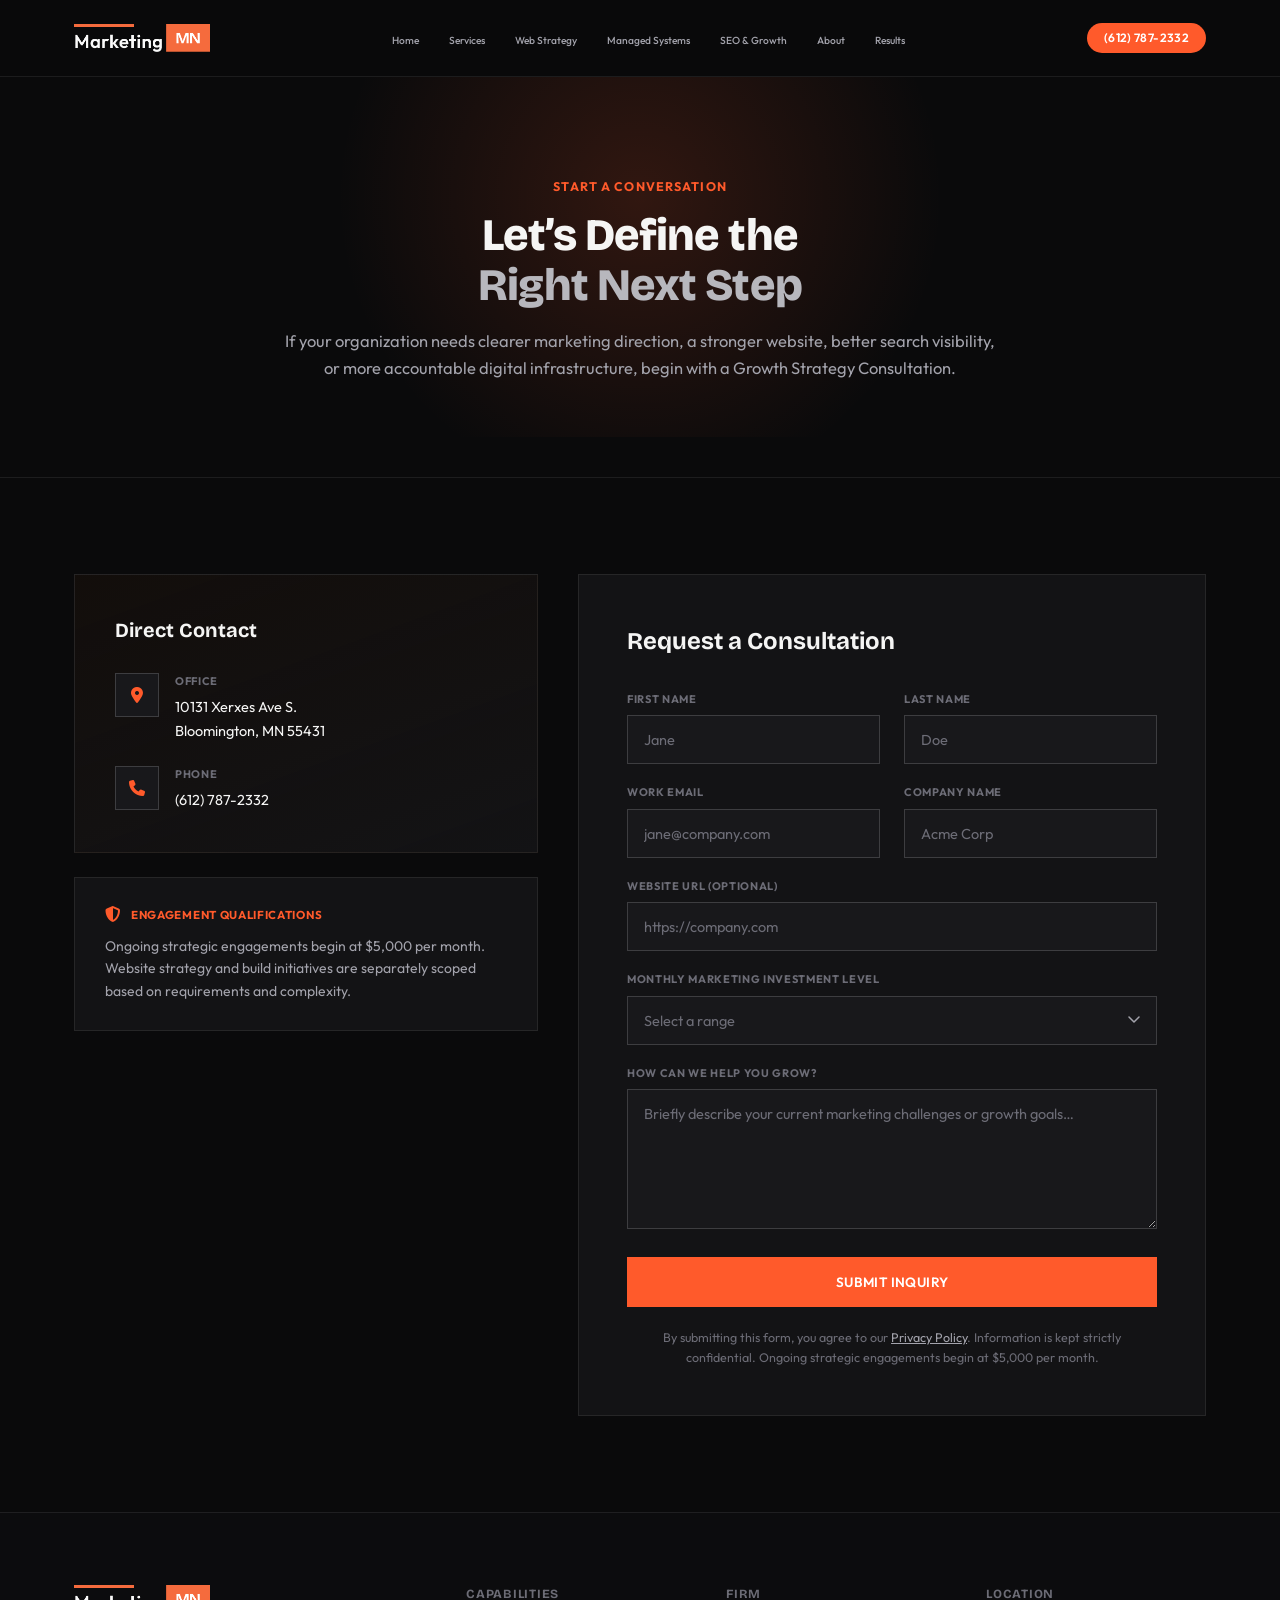
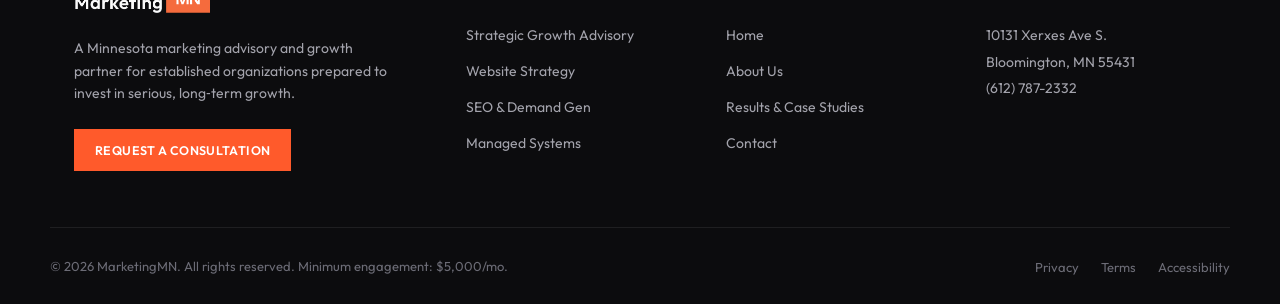
==== contact/index.html @ f206dc5b "Add static HTML version of marketingmn.com Generated from the PHP site (shared head/header/footer in" ====
<!DOCTYPE html>
<html lang="en">
<head>
  <title>Request a Consultation | MarketingMN | Let&#39;s Define the Right Next Step</title>
      <meta charset="UTF-8">
  <meta name="viewport" content="width=device-width, initial-scale=1.0">
  <link rel="apple-touch-icon" sizes="180x180" href="/apple-touch-icon.png">
<link rel="icon" type="image/png" sizes="32x32" href="/favicon-32x32.png">
<link rel="icon" type="image/png" sizes="16x16" href="/favicon-16x16.png">
<link rel="manifest" href="/site.webmanifest">
  <link rel="preconnect" href="https://fonts.googleapis.com">
  <link rel="preconnect" href="https://fonts.gstatic.com" crossorigin>
  <link href="https://fonts.googleapis.com/css2?family=Bricolage+Grotesque:opsz,wght@12..96,400..800&family=Outfit:wght@400;500;600;700;800&display=swap" rel="stylesheet">

  <link rel="stylesheet" href="https://cdnjs.cloudflare.com/ajax/libs/font-awesome/6.5.1/css/all.min.css" integrity="sha512-DTOQO9RWCH3ppGqcWaEA1BIZOC6xxalwEsw9c2QQeAIftl+Vegovlnee1c9QX4TctnWMn13TZye+giMm8e2LwA==" crossorigin="anonymous" referrerpolicy="no-referrer">

  <link rel="stylesheet" href="/assets/css/style.css">
  <meta name="robots" content="follow, index, max-snippet:-1, max-video-preview:-1, max-image-preview:large"/>
<script async src="https://www.googletagmanager.com/gtag/js?id=G-FC7THES9DJ"></script>
<script>
  window.dataLayer = window.dataLayer || [];
  function gtag(){dataLayer.push(arguments);}
  gtag('js', new Date());

  gtag('config', 'G-FC7THES9DJ');
</script>
</head>
<body>
  <header class="site-header">
  <div class="container header-inner">
    <a href="/" class="logo" aria-label="MarketingMN home">
      <img src="/assets/images/MarketingMN-Logo-White.png" alt="MarketingMN" class="logo-img">
    </a>

    <nav class="main-nav" id="main-nav" aria-label="Primary">
      <ul>
        <li><a href="/" class="nav-link">Home</a></li>
        <li><a href="/services/" class="nav-link">Services</a></li>
        <li><a href="/web-strategy/" class="nav-link">Web Strategy</a></li>
        <li><a href="/managed-systems/" class="nav-link">Managed Systems</a></li>
        <li><a href="/seo-growth/" class="nav-link">SEO &amp; Growth</a></li>
        <li><a href="/about/" class="nav-link">About</a></li>
        <li><a href="/results/" class="nav-link">Results</a></li>
      </ul>
    </nav>

    <a href="tel:6127872332" class="btn btn-primary btn-sm header-cta">(612) 787-2332</a>

    <button class="nav-toggle" id="nav-toggle" aria-expanded="false" aria-controls="main-nav" aria-label="Toggle navigation menu">
      <i class="fa-solid fa-bars" aria-hidden="true"></i>
    </button>
  </div>
</header>

  <main>
    <!-- HERO -->
    <section class="page-hero">
      <div class="container">
        <div class="page-hero-inner">
          <p class="eyebrow">Start a Conversation</p>
          <h1>Let&rsquo;s Define the<br><span class="line-dim">Right Next Step</span></h1>
          <p class="lede">If your organization needs clearer marketing direction, a stronger website, better search visibility, or more accountable digital infrastructure, begin with a Growth Strategy Consultation.</p>
        </div>
      </div>
    </section>

    <!-- CONTACT + FORM -->
    <section class="section" id="consultation">
      <div class="container contact-grid">

        <div>
          <div class="contact-card">
            <h3>Direct Contact</h3>

            <div class="contact-item">
              <span class="contact-icon"><i class="fa-solid fa-location-dot"></i></span>
              <div>
                <p class="contact-label">Office</p>
                <p class="contact-value">10131 Xerxes Ave S.<br>Bloomington, MN 55431</p>
              </div>
            </div>

           <div class="contact-item">
              <span class="contact-icon"><i class="fa-solid fa-phone"></i></span>
              <div>
                <p class="contact-label">Phone</p>
                <p class="contact-value">(612) 787-2332</p>
              </div>
            </div>

            <!-- <div class="contact-item">
              <span class="contact-icon"><i class="fa-solid fa-envelope"></i></span>
              <div>
                <p class="contact-label">Email</p>
                <p class="contact-value">[Email Address]</p>
              </div>
            </div> -->
          </div>

          <div class="qualifications-card">
            <div class="qual-header">
              <i class="fa-solid fa-shield-halved"></i>
              <span class="qual-label">Engagement Qualifications</span>
            </div>
            <p>Ongoing strategic engagements begin at $5,000 per month. Website strategy and build initiatives are separately scoped based on requirements and complexity.</p>
          </div>
        </div>

        <div class="form-card">
          <h3>Request a Consultation</h3>

          <form id="consultation-form" novalidate>
            <div class="form-grid">
              <div class="form-field">
                <label for="first-name">First Name</label>
                <input type="text" id="first-name" name="first_name" placeholder="Jane" required>
              </div>
              <div class="form-field">
                <label for="last-name">Last Name</label>
                <input type="text" id="last-name" name="last_name" placeholder="Doe" required>
              </div>

              <div class="form-field">
                <label for="work-email">Work Email</label>
                <input type="email" id="work-email" name="work_email" placeholder="jane@company.com" required>
              </div>
              <div class="form-field">
                <label for="company-name">Company Name</label>
                <input type="text" id="company-name" name="company_name" placeholder="Acme Corp" required>
              </div>

              <div class="form-field form-field--full">
                <label for="website-url">Website URL (Optional)</label>
                <input type="url" id="website-url" name="website_url" placeholder="https://company.com">
              </div>

              <div class="form-field form-field--full">
                <label for="investment-level">Monthly Marketing Investment Level</label>
                <select id="investment-level" name="investment_level" required>
                  <option value="" disabled selected>Select a range</option>
                  <option value="5000-10000">$5,000 &ndash; $10,000 / month</option>
                  <option value="10000-20000">$10,000 &ndash; $20,000 / month</option>
                  <option value="20000-plus">$20,000+ / month</option>
                  <option value="not-sure">Not sure yet</option>
                </select>
              </div>

              <div class="form-field form-field--full">
                <label for="growth-goals">How Can We Help You Grow?</label>
                <textarea id="growth-goals" name="growth_goals" placeholder="Briefly describe your current marketing challenges or growth goals&hellip;" required></textarea>
              </div>
            </div>

            <button type="submit" class="btn btn-primary form-submit">Submit Inquiry</button>
          </form>

          <p class="form-fineprint">By submitting this form, you agree to our <a href="/privacy/">Privacy Policy</a>. Information is kept strictly confidential. Ongoing strategic engagements begin at $5,000 per month.</p>
        </div>

      </div>
    </section>
  </main>

  <footer class="site-footer">
  <div class="container footer-top">
    <div class="footer-brand">
      <a href="/" class="logo" aria-label="MarketingMN home">
        <img src="/assets/images/MarketingMN-Logo-White.png" alt="MarketingMN" class="logo-img">
      </a>
      <p class="footer-tagline">A Minnesota marketing advisory and growth partner for established organizations prepared to invest in serious, long&#8209;term growth.</p>
      <a href="/contact/" class="btn btn-primary btn-sm">Request a Consultation</a>
    </div>

    <div class="footer-col">
      <h3 class="footer-heading">Capabilities</h3>
      <ul class="footer-links">
        <li><a href="/web-strategy/">Strategic Growth Advisory</a></li>
        <li><a href="/web-strategy/">Website Strategy</a></li>
        <li><a href="/seo-growth/">SEO &amp; Demand Gen</a></li>
        <li><a href="/managed-systems/">Managed Systems</a></li>
      </ul>
    </div>

    <div class="footer-col">
      <h3 class="footer-heading">Firm</h3>
      <ul class="footer-links">
        <li><a href="/about/">Home</a></li>
        <li><a href="/about/">About Us</a></li>
        <li><a href="/results/">Results &amp; Case Studies</a></li>
        <li><a href="/contact/">Contact</a></li>
      </ul>
    </div>

    <div class="footer-col">
      <h3 class="footer-heading">Location</h3>
      <address class="footer-address">
        10131 Xerxes Ave S. <br>
        Bloomington, MN 55431<br/>
        (612) 787-2332<br>
        <!--[Email Address] -->
      </address>
    </div>
  </div>

  <div class="container footer-bottom">
    <p>&copy; <span class="js-year">2026</span> MarketingMN. All rights reserved. Minimum engagement: $5,000/mo.</p>
    <ul class="footer-legal">
      <li><a href="/privacy/">Privacy</a></li>
      <li><a href="/terms/">Terms</a></li>
      <li><a href="/accessibility/">Accessibility</a></li>
    </ul>
  </div>
</footer>

<script src="/assets/js/main.js"></script>
<script>document.querySelectorAll(".js-year").forEach(function(e){e.textContent=new Date().getFullYear();});</script>
</body>
</html>
---- assets/css/style.css ----
/* ==========================================================================
   MarketingMN — Design tokens
   ========================================================================== */
:root {
  --bg: #0a0a0b;
  --bg-alt: #0c0c0e;
  --surface: #131315;
  --surface-2: #18181b;
  --border: rgba(255, 255, 255, 0.08);
  --border-strong: rgba(255, 255, 255, 0.16);
  --text: #f5f5f4;
  --text-dim: #b7b7bd;
  --text-muted: #a3a3ac;
  --text-faint: #6c6c76;
  --accent: #ff5a2b;
  --accent-dark: #e0491d;
  --accent-soft: rgba(255, 90, 43, 0.12);
  --green: #22c55e;
  --radius-sm: 8px;
  --radius-md: 14px;
  --radius-lg: 22px;
  --container: 1180px;
  --font: 'Outfit', -apple-system, BlinkMacSystemFont, 'Segoe UI', sans-serif;
  --font-heading: 'Bricolage Grotesque', -apple-system, BlinkMacSystemFont, 'Segoe UI', sans-serif;
  --shadow-lg: 0 30px 80px -30px rgba(0, 0, 0, 0.6);
}

/* ==========================================================================
   Reset
   ========================================================================== */
*, *::before, *::after { box-sizing: border-box; }
html { scroll-behavior: smooth; }
body {
  margin: 0;
  font-family: var(--font);
  background: var(--bg);
  color: var(--text);
  line-height: 1.5;
  font-weight: 400;
  -webkit-font-smoothing: antialiased;
}
img { max-width: 100%; display: block; }
a { color: inherit; text-decoration: none; }
ul { list-style: none; margin: 0; padding: 0; }
h1, h2, h3, h4, p { margin: 0; }
h1, h2, h3, h4 { font-family: var(--font-heading); }
button { font-family: inherit; }

:focus-visible {
  outline: 2px solid var(--accent);
  outline-offset: 3px;
}

@media (prefers-reduced-motion: reduce) {
  *, *::before, *::after {
    animation-duration: 0.01ms !important;
    animation-iteration-count: 1 !important;
    transition-duration: 0.01ms !important;
    scroll-behavior: auto !important;
  }
}

.container {
  max-width: var(--container);
  margin: 0 auto;
  padding: 0 24px;
}

.eyebrow {
  display: inline-block;
  font-size: 12.5px;
  font-weight: 700;
  letter-spacing: 0.09em;
  text-transform: uppercase;
  color: var(--accent);
  margin-bottom: 14px;
}

.section {
  position: relative;
  padding: 96px 0;
  border-top: 1px solid var(--border);
}
#capabilities-list { border-top: none; }

.section--tight { padding: 72px 0; }

.section-head {
  max-width: 640px;
  margin-bottom: 48px;
}
.section-head--center { max-width: 620px; margin-left: auto; margin-right: auto; text-align: center; }

h2 {
  font-size: clamp(28px, 3.4vw, 40px);
  font-weight: 700;
  letter-spacing: -0.01em;
  line-height: 1.15;
}

.accent-text { color: var(--accent); }
.line-accent { color: var(--accent); }

.lede {
  color: var(--text-muted);
  font-size: 16.5px;
  line-height: 1.65;
  margin-top: 16px;
}

/* ==========================================================================
   Buttons
   ========================================================================== */
.btn {
  display: inline-flex;
  align-items: center;
  justify-content: center;
  gap: 8px;
  padding: 15px 26px;
  border-radius: var(--radius-sm);
  font-weight: 600;
  font-size: 13.5px;
  letter-spacing: 0.03em;
  text-transform: uppercase;
  border: 1px solid transparent;
  cursor: pointer;
  transition: background-color 0.18s ease, border-color 0.18s ease, color 0.18s ease;
  white-space: nowrap;
}
.btn-primary {
  background: var(--accent);
  color: #fff;
}
.btn-primary:hover { background: var(--accent-dark); }
.btn-outline {
  background: transparent;
  color: var(--text);
  border-color: var(--border-strong);
}
.btn-outline:hover { border-color: var(--accent); color: var(--accent); }
.btn-sm { padding: 11px 20px; font-size: 12.5px; }
.btn-link {
  display: inline-flex;
  align-items: center;
  gap: 8px;
  color: var(--accent);
  font-weight: 700;
  font-size: 13px;
  letter-spacing: 0.03em;
  text-transform: uppercase;
}
.btn-link i, .btn-link img { transition: transform 0.18s ease; }
.btn-link:hover i, .btn-link:hover img { transform: translateX(3px); }

/* ==========================================================================
   Header
   ========================================================================== */
.site-header {
  position: sticky;
  top: 0;
  z-index: 100;
  background: rgba(10, 10, 11, 0.85);
  backdrop-filter: blur(10px);
  border-bottom: 1px solid var(--border);
}
.header-inner {
  display: flex;
  align-items: center;
  justify-content: space-between;
  height: 76px;
  gap: 20px;
}
.logo {
  font-size: 18px;
  font-weight: 700;
  letter-spacing: -0.01em;
  display: inline-flex;
  align-items: center;
  gap: 6px;
  flex-shrink: 0;
}
.logo-img {
  height: 28px;
  width: auto;
  display: block;
}
.logo-badge {
  background: var(--accent);
  color: #fff;
  font-size: 12px;
  font-weight: 800;
  letter-spacing: 0.02em;
  padding: 3px 7px;
  border-radius: 5px;
}
.main-nav ul {
  display: flex;
  align-items: center;
  gap: 30px;
}
.nav-link {
  font-size: 0.8vw;
  font-weight: 500;
  color: var(--text-muted);
  transition: color 0.15s ease;
  position: relative;
  padding-bottom: 4px;
}
.nav-link:hover { color: var(--text); }
.nav-link.active { color: var(--text); }
.nav-link.active::after {
  content: "";
  position: absolute;
  left: 0; right: 0; bottom: -27px;
  height: 2px;
  background: var(--accent);
}
.header-cta {
  flex-shrink: 0;
  padding: 5px 16px;
  font-size: 12px;
  border-radius: 100px !important;
}
.nav-toggle {
  display: none;
  background: none;
  border: 1px solid var(--border-strong);
  color: var(--text);
  width: 42px;
  height: 42px;
  border-radius: var(--radius-sm);
  align-items: center;
  justify-content: center;
  font-size: 18px;
  cursor: pointer;
}

/* ==========================================================================
   Hero — left-aligned per mockup
   ========================================================================== */
.hero {
  position: relative;
  padding: 96px 0;
  overflow: hidden;
  border-top: none;
  text-align: left;
}
.hero::before {
  content: "";
  position: absolute;
  top: -20%;
  right: -10%;
  width: 640px;
  height: 640px;
  background: radial-gradient(circle, rgba(255, 90, 43, 0.16) 0%, rgba(255, 90, 43, 0) 70%);
  pointer-events: none;
}
.hero-inner {
  position: relative;
  max-width: 920px;
  text-align: left;
}
.hero h1 {
  font-size: clamp(38px, 5.2vw, 50px);
  font-weight: 800;
  line-height: 1.08;
  letter-spacing: -0.02em;
  text-align: left;
}
.hero h1 .line-dim { color: var(--text-dim); display: block; }
.hero p.lede { max-width: 600px; font-size: 17.5px; text-align: left; }
.hero-actions {
  display: flex;
  flex-wrap: wrap;
  justify-content: flex-start;
  align-items: center;
  gap: 14px;
  margin-top: 32px;
}
.hero-fineprint {
  margin-top: 28px;
  font-size: 12.5px;
  letter-spacing: 0.06em;
  text-transform: uppercase;
  color: var(--text-faint);
  font-weight: 600;
  text-align: left;
}
.hero-fineprint .dot { color: var(--accent); margin: 0 8px; }

/* ==========================================================================
   Omnichannel panel
   ========================================================================== */
.panel {
  position: relative;
  background: var(--surface);
  border: 1px solid var(--border);
  border-radius: var(--radius-lg);
  padding: 44px;
  margin-top: 56px;
}
#omnichannel {
  background: none;
  border: none;
  border-radius: 0;
  padding: 0;
}
.hero #omnichannel {
  padding: 44px;
  border: 1px solid var(--border);
}
.panel-header h3 {
  font-size: 24px;
  font-weight: 700;
  margin-top: 4px;
}
.panel-grid {
  display: grid;
  grid-template-columns: repeat(4, 1fr);
  gap: 20px;
  margin-top: 36px;
}
.mini-card {
  position: relative;
  overflow: hidden;
  border: 1px solid var(--border);
  border-radius: 0;
  padding: 28px;
}
.mini-card-content { position: relative; z-index: 1; }
.mini-watermark {
  position: absolute;
  top: 0;
  right: -10px;
  font-size: 92px;
  color: #191b1e;
  z-index: 0;
  pointer-events: none;
}
.mini-tag {
  display: inline-flex;
  align-items: center;
  gap: 6px;
  font-size: 11px;
  font-weight: 700;
  letter-spacing: 0.06em;
  text-transform: uppercase;
  color: var(--accent);
  margin-bottom: 14px;
}
.mini-tag i { font-size: 10px; }
.mini-tag--green { color: var(--green); }
.mini-tag--blue { color: #4343ff; }
.mini-tag--neutral { color: var(--text); }
.mini-card h4 {
  font-size: 16px;
  font-weight: 700;
  margin-bottom: 10px;
}
.mini-caption {
  display: flex;
  align-items: center;
  gap: 6px;
  font-size: 12.5px;
  color: var(--text-faint);
  margin-bottom: 12px;
}
.mini-caption i { font-size: 11px; }
.mini-card p.mini-desc {
  font-size: 13.5px;
  color: var(--text-muted);
  line-height: 1.55;
}
.panel-footer {
  display: flex;
  align-items: flex-end;
  justify-content: space-between;
  gap: 24px;
  margin-top: 36px;
  padding-top: 28px;
  border-top: 1px solid var(--border);
  flex-wrap: wrap;
}
.panel-footer p {
  color: var(--text-muted);
  font-size: 14.5px;
  max-width: 560px;
}

/* ==========================================================================
   Problem section (photographic background)
   ========================================================================== */
.problem-grid {
  display: grid;
  grid-template-columns: 1fr 1.1fr;
  gap: 64px;
  align-items: start;
}
.problem-copy p.lede { margin-top: 18px; }
.quote-box {
  margin-top: 32px;
  padding: 24px 26px;
  border-left: 3px solid var(--accent);
  background: rgba(10, 10, 11, 0.55);
  border-radius: 0 var(--radius-sm) var(--radius-sm) 0;
}
.quote-box p {
  font-style: italic;
  color: var(--text);
  font-size: 15.5px;
  line-height: 1.6;
}
.stack-list { display: flex; flex-direction: column; gap: 16px; }
.stack-item {
  display: flex;
  gap: 18px;
  padding: 24px;
  background: rgba(10, 10, 11, 0.6);
  border: 1px solid var(--border);
  border-radius: var(--radius-md);
}
.stack-icon {
  flex-shrink: 0;
  width: 44px;
  height: 44px;
  border-radius: 10px;
  background: none;
  color: var(--accent);
  display: flex;
  align-items: center;
  justify-content: center;
  font-size: 17px;
}
.stack-item h4 { font-size: 16.5px; font-weight: 700; margin-bottom: 6px; }
.stack-item p { font-size: 14px; color: var(--text-muted); line-height: 1.55; }

/* ==========================================================================
   Core capabilities
   ========================================================================== */
.cap-grid {
  display: grid;
  grid-template-columns: repeat(3, 1fr);
  gap: 24px;
}
.cap-card {
  padding: 32px;
  background: none;
  border: 1px solid #22252A80;
  border-radius: 0;
  display: flex;
  flex-direction: column;
  transition: border-color 0.2s ease;
}
.cap-card:hover { border-color: var(--border-strong); }
#capabilities .section-head {
  text-align: center;
  max-width: 620px;
  margin-left: auto;
  margin-right: auto;
}
.cap-icon {
  width: 48px;
  height: 48px;
  border-radius: 12px;
  background: none;
  color: var(--accent);
  display: flex;
  align-items: center;
  justify-content: center;
  font-size: 19px;
  margin-bottom: 22px;
}
.cap-card h3 { font-size: 19px; font-weight: 700; margin-bottom: 10px; }
.cap-card > p { color: var(--text-muted); font-size: 14.5px; line-height: 1.6; margin-bottom: 20px; }
.check-list { display: flex; flex-direction: column; gap: 10px; margin-bottom: 26px; }
.check-list li {
  display: flex;
  align-items: flex-start;
  gap: 10px;
  font-size: 14px;
  color: var(--text-muted);
}
.check-list i, .check-list img { color: var(--accent); margin-top: 3px; }
.cap-card .btn-link { margin-top: auto; }

/* ==========================================================================
   Approach split section — photographic background lives on the grid container
   ========================================================================== */
.approach-grid {
  display: grid;
  grid-template-columns: 1fr 1fr;
  gap: 40px;
  align-items: stretch;
}
.approach-panel {
  background: #090A0C;
  border: 1px solid var(--border);
  border-radius: 0;
  padding: 44px;
  display: flex;
  flex-direction: column;
  justify-content: center;
}
.approach-panel h2 { margin-bottom: 4px; }
.approach-panel p.lede { margin-bottom: 28px; }
.approach-panel .btn { align-self: flex-start; }
.approach-content { padding: 44px; }
.approach-content h2 { margin-bottom: 16px; }
.qualify-list { margin-top: 26px; display: flex; flex-direction: column; gap: 16px; }
.qualify-item {
  display: flex;
  gap: 14px;
  align-items: center;
}
.qualify-icon {
  flex-shrink: 0;
  display: flex;
  align-items: center;
  justify-content: center;
  margin-top: 2px;
}
.qualify-item p { color: var(--text-muted); font-size: 15px; line-height: 1.55; }

/* ==========================================================================
   Testimonials
   ========================================================================== */
.testimonial-head {
  display: flex;
  justify-content: space-between;
  align-items: flex-end;
  gap: 24px;
  flex-wrap: wrap;
  margin-bottom: 48px;
}
.placeholder-tag {
  display: inline-flex;
  align-items: center;
  gap: 6px;
  font-size: 11px;
  font-weight: 700;
  letter-spacing: 0.05em;
  text-transform: uppercase;
  color: var(--text-faint);
  border: 1px solid var(--border-strong);
  padding: 5px 10px;
  border-radius: 20px;
  margin-left: 12px;
  vertical-align: middle;
}
.testimonial-note {
  font-size: 13px;
  color: var(--text-faint);
  font-style: italic;
  max-width: 320px;
  text-align: right;
}
.testimonial-grid {
  display: grid;
  grid-template-columns: repeat(2, 1fr);
  gap: 30px;
}
.testimonial-card {
  position: relative;
  padding: 34px 30px 30px;
  background: none;
  border: 1px solid var(--border);
  border-radius: 0;
  display: flex;
  flex-direction: column;
}
.quote-mark {
  position: absolute;
  top: -18px;
  left: -16px;
  z-index: -1;
}
.testimonial-card p.quote-text {
  color: var(--text-muted);
  font-size: 14.5px;
  line-height: 1.6;
  font-style: italic;
  flex-grow: 1;
  margin-bottom: 24px;
}
.testimonial-meta { border-top: 1px solid var(--border); padding-top: 16px; }
.testimonial-meta .name { font-weight: 700; font-size: 14.5px; }
.testimonial-meta .role { color: var(--text-muted); font-size: 13px; margin-top: 2px; }
.testimonial-meta .verified {
  display: inline-flex;
  align-items: center;
  gap: 5px;
  font-size: 10.5px;
  font-weight: 700;
  letter-spacing: 0.05em;
  text-transform: uppercase;
  color: var(--text-faint);
  margin-top: 10px;
}
.testimonial-cta { text-align: center; margin-top: 44px; }

/* ==========================================================================
   CTA banner
   ========================================================================== */
.cta-banner .container {
  display: grid;
  grid-template-columns: 1fr 1fr;
  gap: 48px;
  align-items: center;
}
.cta-banner h2 { margin-bottom: 4px; }
.cta-banner p.lede { margin-bottom: 30px; }
.cta-image {
  border-radius: 0;
  overflow: hidden;
  border: 1px solid var(--border);
  box-shadow: var(--shadow-lg);
}
.cta-image img { width: 100%; height: 100%; object-fit: cover; aspect-ratio: 4 / 3; }

/* ==========================================================================
   FAQ
   ========================================================================== */
.faq-grid {
  display: grid;
  grid-template-columns: 0.85fr 1.15fr;
  gap: 56px;
  align-items: start;
}
.faq-list { display: flex; flex-direction: column; }
.faq-item {
  border-bottom: 1px solid var(--border);
}
.faq-item:first-child { border-top: 1px solid var(--border); }
.faq-question {
  width: 100%;
  background: none;
  border: none;
  color: var(--text);
  text-align: left;
  display: flex;
  align-items: center;
  justify-content: space-between;
  gap: 20px;
  padding: 24px 4px;
  font-size: 16.5px;
  font-weight: 600;
  cursor: pointer;
}
.faq-question .faq-question-text { flex: 1; }
.faq-num {
  color: #F56B3D;
  font-weight: 700;
  margin-right: 10px;
}
.faq-question .faq-icon {
  flex-shrink: 0;
  width: 30px;
  height: 30px;
  border-radius: 50%;
  border: 1px solid var(--border-strong);
  display: flex;
  align-items: center;
  justify-content: center;
  font-size: 12px;
  color: var(--accent);
  transition: transform 0.2s ease, background-color 0.2s ease;
}
.faq-item[data-open="true"] .faq-icon {
  background: var(--accent);
  color: #fff;
  border-color: var(--accent);
  transform: rotate(180deg);
}
.faq-item[data-open="true"] .faq-icon img {
  filter: brightness(0) invert(1);
}
.faq-answer {
  max-height: 0;
  overflow: hidden;
  transition: max-height 0.28s ease;
}
.faq-answer p {
  color: var(--text-muted);
  font-size: 14.5px;
  line-height: 1.65;
  padding: 0 4px 26px;
  max-width: 640px;
}

/* ==========================================================================
   Footer
   ========================================================================== */
.site-footer {
  border-top: 1px solid var(--border);
  background: var(--bg-alt);
  padding-top: 72px;
}
.footer-top {
  display: grid;
  grid-template-columns: 1.6fr 1fr 1fr 1fr;
  gap: 40px;
  padding-bottom: 56px;
}
.footer-tagline {
  color: var(--text-muted);
  font-size: 14px;
  line-height: 1.6;
  margin: 18px 0 24px;
  max-width: 320px;
}
.footer-heading {
  font-size: 12.5px;
  font-weight: 700;
  letter-spacing: 0.06em;
  text-transform: uppercase;
  color: var(--text-faint);
  margin-bottom: 18px;
}
.footer-links { display: flex; flex-direction: column; gap: 12px; }
.footer-links a { color: var(--text-muted); font-size: 14px; transition: color 0.15s ease; }
.footer-links a:hover { color: var(--text); }
.footer-address {
  font-style: normal;
  color: var(--text-muted);
  font-size: 14px;
  line-height: 1.9;
}
.footer-bottom {
  display: flex;
  justify-content: space-between;
  align-items: center;
  gap: 16px;
  flex-wrap: wrap;
  padding: 26px 0;
  border-top: 1px solid var(--border);
}
.footer-bottom p { color: var(--text-faint); font-size: 13px; }
.footer-legal { display: flex; gap: 22px; }
.footer-legal a { color: var(--text-faint); font-size: 13px; }
.footer-legal a:hover { color: var(--text-muted); }

/* ==========================================================================
   Simple placeholder page
   ========================================================================== */
.placeholder-page {
  padding: 140px 0 120px;
  text-align: center;
}
.placeholder-page h1 { font-size: clamp(30px, 4vw, 44px); font-weight: 800; margin-bottom: 16px; }
.placeholder-page p { color: var(--text-muted); max-width: 520px; margin: 0 auto 32px; }

/* ==========================================================================
   Services page — centered page hero
   ========================================================================== */
.page-hero {
  position: relative;
  padding: 96px 0;
  overflow: hidden;
  text-align: center;
}
.page-hero::before {
  content: "";
  position: absolute;
  top: -30%;
  left: 50%;
  transform: translateX(-50%);
  width: 720px;
  height: 480px;
  background: radial-gradient(circle, rgba(255, 90, 43, 0.16) 0%, rgba(255, 90, 43, 0) 70%);
  pointer-events: none;
}
.page-hero-inner { position: relative; max-width: 100%; margin: 0 auto; }
.page-hero h1 {
  font-size: clamp(34px, 4.6vw, 45px);
  font-weight: 800;
  line-height: 1.12;
  letter-spacing: -0.02em;
}
.page-hero h1 .line-accent { color: var(--accent);  }
.page-hero h1 .line-dim { color: var(--text-dim); display: block; }
.page-hero p.lede { max-width: 720px; margin-left: auto; margin-right: auto; font-size: 16.5px; }
.page-hero .hero-actions-center {
  display: flex;
  justify-content: center;
  flex-wrap: wrap;
  gap: 14px;
  margin-top: 32px;
}

/* ==========================================================================
   Services page — capabilities intro
   ========================================================================== */
.capabilities-intro {
  text-align: center;
  padding-bottom: 8px;
}
.capabilities-intro h2 { margin-bottom: 0; }
.capabilities-intro .line-accent { color: var(--accent); display: block; }
.capabilities-intro p.lede {
  max-width: 620px;
  margin-left: auto;
  margin-right: auto;
}

/* ==========================================================================
   Services page — capability blocks
   ========================================================================== */
.capability-block {
  display: grid;
  grid-template-columns: 1fr 1fr;
  gap: 48px;
  align-items: start;
}
.capability-block + .capability-block { margin-top: 88px; }
.capability-header {
  display: flex;
  align-items: center;
  gap: 14px;
  margin-bottom: 22px;
}
.capability-icon-badge {
  width: 44px;
  height: 44px;
  border-radius: 10px;
  background: none;
  border: none;
  padding: 0;
  color: var(--accent);
  display: flex;
  align-items: center;
  justify-content: center;
  font-size: 18px;
  flex-shrink: 0;
}
.capability-num {
  font-size: 14px;
  font-weight: 700;
  color: var(--text-faint);
  letter-spacing: 0.05em;
}
.capability-info h3 { font-size: 26px; font-weight: 700; margin-bottom: 14px; }
.capability-info > p.lede-block {
  color: var(--text-muted);
  font-size: 15px;
  line-height: 1.65;
  margin-bottom: 24px;
}
.capability-scenario {
  border-left: 3px solid var(--accent);
  background: var(--surface);
  padding: 20px 22px;
  border-radius: 0 var(--radius-sm) var(--radius-sm) 0;
  margin-bottom: 22px;
}
.capability-scenario .scenario-label {
  display: block;
  font-size: 11px;
  font-weight: 700;
  letter-spacing: 0.06em;
  text-transform: uppercase;
  color: var(--accent);
  margin-bottom: 8px;
}
.capability-scenario p {
  font-size: 14px;
  color: var(--text-muted);
  line-height: 1.6;
}

.deliverables-card {
  background: #1f1f1f;
  border: 1px solid var(--border);
  border-radius: 0;
  padding: 36px;
}
.deliverables-label {
  text-align: left;
  font-size: 11px;
  font-weight: 700;
  letter-spacing: 0.08em;
  text-transform: uppercase;
  color: #ff5a2b;
  margin-bottom: 26px;
}
.deliverables-grid {
  display: grid;
  grid-template-columns: 1fr 1fr;
  gap: 20px 24px;
}
.deliverable-item {
  display: flex;
  gap: 10px;
  align-items: flex-start;
  font-size: 14px;
  color: var(--text-muted);
  line-height: 1.5;
  background: #090A0C80;
  padding: 15px;
}
.deliverable-dot {
  flex-shrink: 0;
  width: 7px;
  height: 7px;
  border-radius: 2px;
  background: var(--accent);
  margin-top: 6px;
}

/* ==========================================================================
   Services page — process
   ========================================================================== */
.process-grid {
  display: grid;
  grid-template-columns: repeat(3, 1fr);
  gap: 24px;
  margin-top: 40px;
}
.process-card {
  position: relative;
  background: var(--surface);
  border: 1px solid var(--border);
  border-radius: 0;
  padding: 28px;
  overflow: hidden;
}
.process-card .process-num {
  position: absolute;
  top: 14px;
  right: 18px;
  font-size: 36px;
  font-weight: 800;
  color: rgba(255, 255, 255, 0.06);
  line-height: 1;
}
.process-card h4 { position: relative; font-size: 16px; font-weight: 700; margin-bottom: 10px; }
.process-card p { position: relative; font-size: 13.5px; color: var(--text-muted); line-height: 1.55; }

/* ==========================================================================
   Services page — investment (photographic background)
   ========================================================================== */
.investment-grid {
  display: grid;
  grid-template-columns: 1.1fr 0.9fr;
  gap: 48px;
  align-items: start;
}
.investment-copy p.lede { margin-bottom: 0; }
.investment-note {
  margin-top: 28px;
  border-left: 3px solid var(--accent);
  background: rgba(10, 10, 11, 0.55);
  padding: 18px 20px;
  border-radius: 0 var(--radius-sm) var(--radius-sm) 0;
  font-size: 13.5px;
  color: var(--text-muted);
  line-height: 1.6;
}
.investment-card {
  background: rgba(10, 10, 11, 0.88);
  border: 1px solid var(--border-strong);
  border-radius: 0;
  padding: 40px;
}
.investment-card h3 { font-size: 22px; font-weight: 700; margin-bottom: 14px; }
.investment-card p.lede { margin-bottom: 26px; }

/* ==========================================================================
   Reusable note / callout box (non-italic, left-accent-border)
   ========================================================================== */
.note-box {
  border-left: 3px solid var(--accent);
  background: rgba(10, 10, 11, 0.55);
  padding: 20px 22px;
  border-radius: 0 var(--radius-sm) var(--radius-sm) 0;
}
.note-box p {
  color: var(--text);
  font-size: 15px;
  font-weight: 600;
  line-height: 1.6;
}
.note-box--center { max-width: 640px; margin: 28px auto 0; text-align: left; }

/* ==========================================================================
   Reusable dark, centered CTA card
   ========================================================================== */
.cta-card-dark {
  background: #202020;
  border: 1px solid var(--border-strong);
  border-radius: var(--radius-lg);
  padding: 40px;
  max-width: 768px;
  margin: 32px auto 0;
  text-align: center;
}
.cta-card-dark h3 { font-size: 20px; font-weight: 700; margin-bottom: 12px; }
.cta-card-dark p {
  color: var(--text-muted);
  font-size: 14.5px;
  line-height: 1.6;
  margin-bottom: 24px;
}

/* ==========================================================================
   Reusable info card
   ========================================================================== */
.info-card {
  background: var(--surface);
  border: 1px solid var(--border);
  border-radius: var(--radius-md);
  padding: 34px;
}
.info-card h3 { font-size: 19px; font-weight: 700; margin-bottom: 20px; }

/* ==========================================================================
   Reusable check list — larger variant for longer lines
   ========================================================================== */
.check-list--lg { gap: 14px; }
.check-list--lg li { font-size: 14.5px; line-height: 1.55; }
.check-list--lg i { margin-top: 4px; }
.check-list--square .check-bullet {
  flex-shrink: 0;
  width: 8px;
  height: 8px;
  background: var(--accent);
  margin-top: 6px;
}
#infrastructure .info-card p.lede { margin-bottom: 20px; }

.mini-label {
  font-size: 11px;
  font-weight: 700;
  letter-spacing: 0.07em;
  text-transform: uppercase;
  color: var(--text-faint);
  margin: 28px 0 16px;
}

/* ==========================================================================
   Web Strategy page — split intro (Start With the Business)
   ========================================================================== */
.split-grid {
  display: grid;
  grid-template-columns: 1fr 1fr;
  gap: 48px;
  align-items: start;
}
.split-grid h2 { margin-bottom: 18px; }
.split-grid .lede + .lede { margin-top: 16px; }
.split-grid .note-box { margin-top: 24px; }

/* ==========================================================================
   Web Strategy page — requirements (photographic background)
   ========================================================================== */
.requirements-intro { text-align: center; }
.requirements-intro p.lede {
  max-width: 560px;
  margin-left: auto;
  margin-right: auto;
}
.requirements-grid {
  display: grid;
  grid-template-columns: repeat(4, 1fr);
  gap: 20px;
  margin-top: 40px;
  text-align: left;
}
.requirement-card {
  position: relative;
  overflow: hidden;
  background: #1f1f1f;
  border: 1px solid var(--border);
  padding: 28px;
}
.requirement-watermark {
  position: absolute;
  top: 18px;
  right: 18px;
  font-size: 68px;
  color: rgba(255, 255, 255, 0.06);
  z-index: 0;
  pointer-events: none;
}
.requirement-num {
  position: relative;
  z-index: 1;
  display: block;
  font-size: 26px;
  font-weight: 800;
  color: var(--accent);
  margin-bottom: 18px;
}
.requirement-card h4 { position: relative; z-index: 1; font-size: 16.5px; font-weight: 700; line-height: 1.35; margin-bottom: 10px; }
.requirement-card p { position: relative; z-index: 1; font-size: 13.5px; color: var(--text-muted); line-height: 1.6; }

/* ==========================================================================
   Web Strategy page — domain expertise + orange process card
   ========================================================================== */
.domain-grid {
  display: grid;
  grid-template-columns: 1fr 1fr;
  gap: 48px;
  align-items: start;
}
.process-orange {
  background: var(--accent);
  border-radius: var(--radius-lg);
  padding: 40px;
  color: #fff;
}
.process-orange h3 { font-size: 20px; font-weight: 700; margin-bottom: 8px; color: #fff; }
.process-step {
  padding: 20px 0;
  border-top: 1px solid rgba(255, 255, 255, 0.25);
}
.process-step:first-of-type { border-top: none; padding-top: 18px; }
.process-step-header {
  display: flex;
  align-items: baseline;
  gap: 10px;
  margin-bottom: 6px;
}
.process-step-num { font-weight: 800; font-size: 14px; opacity: 0.85; }
.process-step h4 { font-size: 15.5px; font-weight: 700; }
.process-step p { font-size: 13.5px; color: rgba(255, 255, 255, 0.85); line-height: 1.55; }

/* ==========================================================================
   Managed Systems page — core components (photographic background)
   ========================================================================== */
.components-grid {
  display: grid;
  grid-template-columns: repeat(4, 1fr);
  gap: 20px;
  margin-top: 40px;
  text-align: left;
}
.component-card {
  position: relative;
  overflow: hidden;
  background: #0d0f12;
  border: 1px solid var(--border);
  padding: 28px;
}
.component-watermark {
  position: absolute;
  top: 18px;
  right: 18px;
  font-size: 68px;
  color: rgba(255, 255, 255, 0.06);
  z-index: 0;
  pointer-events: none;
}
.component-icon-badge {
  position: relative;
  z-index: 1;
  width: 44px;
  height: 44px;
  background: none;
  border: none;
  color: var(--accent);
  display: flex;
  align-items: center;
  justify-content: center;
  font-size: 17px;
  margin-bottom: 20px;
}
.component-card h4 { position: relative; z-index: 1; font-size: 15.5px; font-weight: 700; margin-bottom: 8px; }
.component-card p { position: relative; z-index: 1; font-size: 13px; color: var(--text-muted); line-height: 1.55; }

/* ==========================================================================
   Managed Systems page — impact (solid orange card variant)
   ========================================================================== */
.impact-grid {
  display: grid;
  grid-template-columns: 1fr 1fr;
  gap: 48px;
  align-items: stretch;
}
.impact-orange-card {
  position: relative;
  overflow: hidden;
  background: var(--accent);
  border-radius: var(--radius-lg);
  padding: 40px;
  color: #fff;
  display: flex;
  flex-direction: column;
  justify-content: center;
}
.impact-orange-card::before {
  content: "";
  position: absolute;
  top: -70px;
  right: -70px;
  width: 300px;
  height: 300px;
  border-radius: 50% !important;
  background: radial-gradient(circle, rgba(255, 255, 255, 0.22) 0%, rgba(255, 255, 255, 0.08) 55%, rgba(255, 255, 255, 0) 75%);
  pointer-events: none;
}
.impact-orange-card h3 { position: relative; font-size: 27px; font-weight: 700; line-height: 1.25; margin-bottom: 20px; color: #fff; }
.impact-orange-card > p {
  position: relative;
  font-size: 15px;
  line-height: 1.7;
  color: rgba(255, 255, 255, 0.92);
  margin-bottom: 24px;
}
.impact-disclaimer {
  position: relative;
  background: #6B3A28;
  border: none;
  border-left: 3px solid rgba(255, 255, 255, 0.4);
  padding: 20px 22px;
  font-size: 13.5px;
  line-height: 1.65;
  color: rgba(255, 255, 255, 0.9);
}

/* ==========================================================================
   SEO & Growth page — centered quote card
   ========================================================================== */
.quote-card-center {
  background: rgba(10, 10, 11, 0.55);
  border: 1px solid var(--border);
  border-radius: var(--radius-md);
  padding: 28px 36px;
  max-width: 680px;
  margin: 28px auto 0;
  text-align: center;
}
.quote-card-center p {
  font-style: italic;
  color: var(--text);
  font-size: 16px;
  line-height: 1.6;
}

/* ==========================================================================
   SEO & Growth page — green checklist variant (AI section)
   ========================================================================== */
.check-list--green i { color: var(--green); }

.mini-label--first { margin-top: 0; }

.impact-orange-card > p:last-of-type { margin-bottom: 0; }
#impact .impact-orange-card > p:last-of-type { margin-bottom: 24px; }
#cta-environment .lede { margin-bottom: 24px; }

.ai-cta-row {
  display: grid;
  grid-template-columns: 1fr 1fr;
  gap: 48px;
  align-items: center;
  margin-top: 48px;
}

/* ==========================================================================
   SEO & Growth page — eyebrow with leading icon
   ========================================================================== */
.eyebrow-icon {
  display: inline-flex;
  align-items: center;
  gap: 8px;
}
.eyebrow-icon i { font-size: 13px; }

.warning-card-icon {
  width: 44px;
  height: 44px;
  border-radius: 10px;
  background: rgba(255, 255, 255, 0.16);
  color: #fff;
  display: flex;
  align-items: center;
  justify-content: center;
  font-size: 18px;
  margin-bottom: 20px;
  position: relative;
}

/* ==========================================================================
   About page — lead icon above a heading
   ========================================================================== */
.icon-lead {
  display: block;
  color: var(--accent);
  font-size: 26px;
  margin-bottom: 18px;
}

/* ==========================================================================
   About page — bio placeholder card
   ========================================================================== */
.bio-card {
  display: flex;
  gap: 16px;
  align-items: flex-start;
  background: var(--surface);
  border: 1px solid var(--border);
  border-radius: var(--radius-md);
  padding: 22px;
  margin-top: 24px;
}
.bio-avatar {
  width: 44px;
  height: 44px;
  border-radius: 50%;
  background: var(--surface-2);
  display: flex;
  align-items: center;
  justify-content: center;
  color: var(--text-faint);
  font-size: 17px;
  flex-shrink: 0;
}
.bio-card .bio-name { font-weight: 700; font-size: 14.5px; margin-bottom: 6px; }
.bio-card p.bio-desc { font-size: 13px; color: var(--text-muted); line-height: 1.55; }

/* ==========================================================================
   About page — checklist laid out as a 2-column grid
   ========================================================================== */
.check-list--grid {
  display: grid;
  grid-template-columns: 1fr 1fr;
  gap: 16px 24px;
}

/* ==========================================================================
   About page — outlined circular icon (for the orange card)
   ========================================================================== */
.icon-circle-outline {
  width: 44px;
  height: 44px;
  border-radius: 50%;
  border: 1px solid rgba(255, 255, 255, 0.4);
  display: flex;
  align-items: center;
  justify-content: center;
  color: #fff;
  font-size: 18px;
  margin-bottom: 20px;
}

/* ==========================================================================
   About page — commitment copy (plain text column, no card)
   ========================================================================== */
.commitment-copy .btn { margin-top: 28px; }

/* ==========================================================================
   About page — principles list
   ========================================================================== */
.principles-card {
  background: none;
  border: none;
  border-radius: var(--radius-lg);
  overflow: hidden;
  margin-top: 40px;
}
.principle-item {
  display: flex;
  gap: 28px;
  align-items: flex-start;
  padding: 32px 36px;
  border: 1px solid var(--border);
}
.principle-item + .principle-item { border-top: 1px solid var(--border); }
.principle-num {
  flex-shrink: 0;
  width: 56px;
  font-size: 38px;
  font-weight: 800;
  color: var(--accent);
  opacity: 0.35;
  line-height: 1;
}
.principle-item h4 { font-size: 17px; font-weight: 700; margin-bottom: 8px; }
.principle-item p { font-size: 14px; color: var(--text-muted); line-height: 1.6; }

/* ==========================================================================
   Results page — metric framework grid
   ========================================================================== */
.metric-grid {
  display: grid;
  grid-template-columns: repeat(3, 1fr);
  gap: 24px;
  margin-top: 40px;
  text-align: left;
}
.metric-card {
  position: relative;
  overflow: hidden;
  background: var(--surface);
  border: 1px solid var(--border);
  border-radius: var(--radius-md);
  padding: 28px;
}
.metric-icon {
  position: relative;
  z-index: 1;
  width: 40px;
  height: 40px;
  border-radius: 50%;
  background: none;
  border: none;
  color: var(--accent);
  display: flex;
  align-items: center;
  justify-content: center;
  font-size: 16px;
  margin-bottom: 18px;
}
.metric-watermark {
  position: absolute;
  top: 10px;
  right: 14px;
  font-size: 64px;
  color: rgba(255, 255, 255, 0.04);
  z-index: 0;
  pointer-events: none;
}
.metric-card h4 { position: relative; font-size: 16px; font-weight: 700; margin-bottom: 8px; }
.metric-card p { position: relative; font-size: 13.5px; color: var(--text-muted); line-height: 1.55; }

/* ==========================================================================
   Results page — case studies card (photographic background section)
   ========================================================================== */
.case-studies-card {
  background: rgba(10, 10, 11, 0.85);
  border: 1px solid var(--border-strong);
  border-radius: var(--radius-lg);
  padding: 48px;
  max-width: 760px;
  margin: 0 auto;
  text-align: center;
}
.case-studies-card .icon-lead {
  display: inline-block;
  margin: 0 auto 20px;
}
.case-studies-card h2 { margin-bottom: 0; }
.verified-box {
  text-align: left;
  background: rgba(255, 255, 255, 0.03);
  border: 1px solid var(--border);
  border-radius: var(--radius-md);
  padding: 24px 26px;
  margin: 28px 0;
}
.verified-box .verified-label {
  display: flex;
  align-items: center;
  gap: 10px;
  font-weight: 700;
  font-size: 15px;
  color: var(--text);
  margin-bottom: 10px;
}
.verified-box .verified-label i { color: var(--accent); font-size: 16px; }
.verified-box p { font-size: 13.5px; color: var(--text-muted); line-height: 1.6; }

/* ==========================================================================
   Contact page — direct contact card
   ========================================================================== */
.contact-grid {
  display: grid;
  grid-template-columns: 0.85fr 1.15fr;
  gap: 40px;
  align-items: start;
}
.contact-card {
  background: linear-gradient(160deg, rgba(24, 16, 11, 0.6), var(--surface));
  border: 1px solid var(--border);
  border-radius: var(--radius-lg);
  padding: 40px;
}
.contact-card h3 { font-size: 20px; font-weight: 700; margin-bottom: 28px; }
.contact-item { display: flex; gap: 16px; align-items: flex-start; }
.contact-item + .contact-item { margin-top: 24px; }
.contact-icon {
  flex-shrink: 0;
  width: 44px;
  height: 44px;
  border-radius: 10px;
  background: var(--surface-2);
  border: 1px solid var(--border-strong);
  color: var(--accent);
  display: flex;
  align-items: center;
  justify-content: center;
  font-size: 16px;
}
.contact-item .contact-label {
  font-size: 11px;
  font-weight: 700;
  letter-spacing: 0.06em;
  text-transform: uppercase;
  color: var(--text-faint);
  margin-bottom: 6px;
}
.contact-item .contact-value { font-size: 14.5px; color: var(--text); line-height: 1.6; }

.qualifications-card {
  margin-top: 24px;
  background: var(--surface);
  border: 1px solid var(--border);
  border-radius: var(--radius-lg);
  padding: 28px 30px;
}
.qualifications-card .qual-header {
  display: flex;
  align-items: center;
  gap: 10px;
  margin-bottom: 12px;
}
.qualifications-card .qual-header i { color: var(--accent); font-size: 16px; }
.qualifications-card .qual-label {
  font-size: 11.5px;
  font-weight: 700;
  letter-spacing: 0.06em;
  text-transform: uppercase;
  color: var(--accent);
}
.qualifications-card p { font-size: 14px; color: var(--text-muted); line-height: 1.6; }

/* ==========================================================================
   Contact page — request form
   ========================================================================== */
.form-card {
  background: var(--surface);
  border: 1px solid var(--border);
  border-radius: var(--radius-lg);
  padding: 48px;
}
.form-card h3 { font-size: 24px; font-weight: 700; margin-bottom: 32px; }
.form-grid {
  display: grid;
  grid-template-columns: 1fr 1fr;
  gap: 20px 24px;
  margin-bottom: 20px;
}
.form-field { display: flex; flex-direction: column; gap: 8px; }
.form-field--full { grid-column: 1 / -1; }
.form-field label {
  font-size: 11px;
  font-weight: 700;
  letter-spacing: 0.06em;
  text-transform: uppercase;
  color: var(--text-faint);
}
.form-field input,
.form-field select,
.form-field textarea {
  background: var(--surface-2);
  border: 1px solid var(--border-strong);
  border-radius: var(--radius-sm);
  padding: 14px 16px;
  color: var(--text);
  font-family: var(--font);
  font-size: 14.5px;
  outline: none;
  transition: border-color 0.15s ease;
  width: 100%;
  box-sizing: border-box;
}
.form-field input::placeholder,
.form-field textarea::placeholder { color: var(--text-faint); }
.form-field input:focus,
.form-field select:focus,
.form-field textarea:focus { border-color: var(--accent); }
.form-field textarea { resize: vertical; min-height: 140px; font-family: var(--font); }
.form-field select {
  appearance: none;
  -webkit-appearance: none;
  background-image: url("data:image/svg+xml;utf8,<svg xmlns='http://www.w3.org/2000/svg' width='12' height='8'><path d='M1 1l5 5 5-5' stroke='%23a3a3ac' stroke-width='1.5' fill='none' stroke-linecap='round' stroke-linejoin='round'/></svg>");
  background-repeat: no-repeat;
  background-position: right 16px center;
  padding-right: 40px;
  cursor: pointer;
}
.form-field select:invalid { color: var(--text-faint); }
.form-submit { width: 100%; margin-top: 8px; }
.form-fineprint {
  margin-top: 20px;
  font-size: 12.5px;
  color: var(--text-faint);
  line-height: 1.6;
  text-align: center;
}
.form-fineprint a { color: var(--text-muted); text-decoration: underline; }
.form-success {
  text-align: center;
  padding: 40px 20px;
}
.form-success i {
  color: var(--accent);
  font-size: 34px;
  margin-bottom: 16px;
  display: block;
}
.form-success h4 { font-size: 19px; font-weight: 700; margin-bottom: 10px; }
.form-success p { color: var(--text-muted); font-size: 14.5px; }

/* ==========================================================================
   Page-scoped overrides — Homepage: all buttons reduced ~20%
   ========================================================================== */
.page-home .btn {
  padding: 12px 21px;
  font-size: 10.8px;
}
.page-home .btn-sm {
  padding: 5px 16px;
  font-size: 12px;
}

/* ==========================================================================
   Global override — square corners everywhere, site-wide
   ========================================================================== */
* { border-radius: 0 !important; }

/* ==========================================================================
   Page-scoped overrides — SEO & Growth page
   ========================================================================== */
#methodology .requirements-intro p.lede { max-width: 772px; }
#methodology .quote-card-center { max-width: 816px; }

#framework .capability-block {
  padding: 32px;
  border: 1px solid var(--border);
}

#framework .deliverables-card {
  background: none;
  border: none;
  padding: 0;
}
#framework .deliverable-item {
  background: none;
  padding: 0;
}
#framework .deliverable-dot { display: none; }
#framework .deliverable-item::before {
  content: "\f00c";
  font-family: "Font Awesome 6 Free";
  font-weight: 900;
  color: var(--accent);
  font-size: 12px;
  flex-shrink: 0;
  margin-top: 2px;
}

/* ==========================================================================
   Page-scoped overrides — About page
   ========================================================================== */
#about-hero .page-hero-inner { max-width: 864px; }
#philosophy .requirements-intro p.lede { max-width: 672px; }
#philosophy .quote-card-center { max-width: 816px; }

.principle-num { color: #814f47; }
.principle-item { background: none; }
.principle-item + .principle-item { margin-top: 20px; }

#ai-future .ai-cta-row .lede { margin-bottom: 24px; }

#values .section-head { text-align: center; margin-left: auto; margin-right: auto; }

/* ==========================================================================
   Page-scoped overrides — Results page
   ========================================================================== */
#growth-goals .requirements-intro p.lede { margin-bottom: 24px; }

/* ==========================================================================
   Page-scoped overrides — Managed Systems page
   ========================================================================== */
#cta-environment .requirements-intro p.lede { max-width: 700px; }

/* ==========================================================================
   Legal / policy pages — readable long-form content
   ========================================================================== */
.legal-content {
  max-width: 100%;
  margin: 0 auto;
}
.legal-content .legal-meta {
  color: var(--text-faint);
  font-size: 13px;
  margin-bottom: 40px;
}
.legal-content .legal-intro {
  color: var(--text-muted);
  font-size: 15.5px;
  line-height: 1.7;
  margin-bottom: 8px;
}
.legal-content h2 {
  font-size: 22px;
  font-weight: 700;
  margin-top: 44px;
  margin-bottom: 16px;
  padding-top: 32px;
  border-top: 1px solid var(--border);
}
.legal-content h2:first-of-type { margin-top: 0; padding-top: 0; border-top: none; }
.legal-content h3 {
  font-size: 15px;
  font-weight: 700;
  letter-spacing: 0.02em;
  text-transform: uppercase;
  color: var(--accent);
  margin-top: 24px;
  margin-bottom: 10px;
}
.legal-content p {
  color: var(--text-muted);
  font-size: 15px;
  line-height: 1.75;
  margin-bottom: 16px;
}
.legal-content ul {
  margin: 0 0 16px;
  padding-left: 0;
}
.legal-content ul li {
  position: relative;
  list-style: none;
  padding-left: 22px;
  color: var(--text-muted);
  font-size: 15px;
  line-height: 1.7;
  margin-bottom: 8px;
}
.legal-content ul li::before {
  content: "";
  position: absolute;
  left: 0;
  top: 10px;
  width: 6px;
  height: 6px;
  background: var(--accent);
}
.legal-content a { color: var(--accent); text-decoration: underline; text-underline-offset: 2px; }
.legal-content strong { color: var(--text); }
.legal-content .legal-address {
  font-style: normal;
  color: var(--text-muted);
  font-size: 15px;
  line-height: 1.8;
}

/* ==========================================================================
   Responsive
   ========================================================================== */
@media (max-width: 1024px) {
  .panel-grid { grid-template-columns: repeat(2, 1fr); }
  .problem-grid { grid-template-columns: 1fr; gap: 40px; }
  .approach-grid { grid-template-columns: 1fr; }
  .cta-banner .container { grid-template-columns: 1fr; }
  .cta-image { order: -1; }
  .faq-grid { grid-template-columns: 1fr; gap: 32px; }
  .footer-top { grid-template-columns: 1fr 1fr; }
  .footer-brand { grid-column: 1 / -1; margin-bottom: 12px; }
  .capability-block { grid-template-columns: 1fr; gap: 28px; }
  .capability-block + .capability-block { margin-top: 64px; }
  .process-grid { grid-template-columns: repeat(2, 1fr); }
  .investment-grid { grid-template-columns: 1fr; }
  .split-grid { grid-template-columns: 1fr; gap: 32px; }
  .domain-grid { grid-template-columns: 1fr; gap: 32px; }
  .check-list--grid { grid-template-columns: 1fr; }
  .requirements-grid { grid-template-columns: repeat(2, 1fr); }
  .components-grid { grid-template-columns: repeat(2, 1fr); }
  .metric-grid { grid-template-columns: repeat(2, 1fr); }
  .impact-grid { grid-template-columns: 1fr; }
  .contact-grid { grid-template-columns: 1fr; }
  .ai-cta-row { grid-template-columns: 1fr; gap: 32px; }
}

@media (max-width: 860px) {
  .main-nav { display: none; }
  .header-cta { display: none; }
  .nav-toggle { display: flex; }

  .site-header.nav-open .main-nav {
    display: block;
    position: absolute;
    top: 76px;
    left: 0;
    right: 0;
    background: var(--bg);
    border-bottom: 1px solid var(--border);
    padding: 8px 24px 24px;
  }
  .site-header.nav-open .main-nav ul { flex-direction: column; align-items: flex-start; gap: 4px; }
  .site-header.nav-open .main-nav .nav-link { display: block; padding: 12px 0; width: 100%; }
  .nav-link.active::after { display: none; }
  .site-header.nav-open .header-cta {
    display: inline-flex;
    margin: 4px 24px 20px;
  }

  .cap-grid { grid-template-columns: 1fr; }
  .testimonial-grid { grid-template-columns: 1fr; }
  .deliverables-grid { grid-template-columns: 1fr; }
  .requirements-grid { grid-template-columns: 1fr; }
  .components-grid { grid-template-columns: 1fr; }
  .metric-grid { grid-template-columns: 1fr; }
  .header-cta { display: none !important;}
  .nav-link {font-size: 14px !important;}
}

@media (max-width: 640px) {
  .section { padding: 64px 0; }
  .panel { padding: 28px; }
  .panel-grid { grid-template-columns: 1fr; gap: 28px; }
  .panel-footer { flex-direction: column; align-items: flex-start; }
  .hero { padding: 56px 0; }
  .hero-actions { flex-direction: column; align-items: stretch; }
  .btn { width: 100%; }
  .approach-panel, .approach-content { padding: 28px; }
  .testimonial-head { flex-direction: column; align-items: flex-start; }
  .testimonial-note { text-align: left; }
  .footer-top { grid-template-columns: 1fr; }
  .footer-bottom { flex-direction: column; align-items: flex-start; }
  .page-hero { padding: 56px 0; }
  .process-grid { grid-template-columns: 1fr; }
  .deliverables-card { padding: 24px; }
  .process-orange, .info-card, .cta-card-dark, .impact-orange-card { padding: 26px; }
  .principle-item { padding: 24px; gap: 18px; }
  .principle-num { width: 40px; font-size: 28px; }
  .bio-card { flex-direction: column; }
  .case-studies-card { padding: 28px; }
  .form-card, .contact-card { padding: 28px; }
  .form-grid { grid-template-columns: 1fr; }
  .legal-content h2 { font-size: 19px; margin-top: 32px; padding-top: 24px; }
}
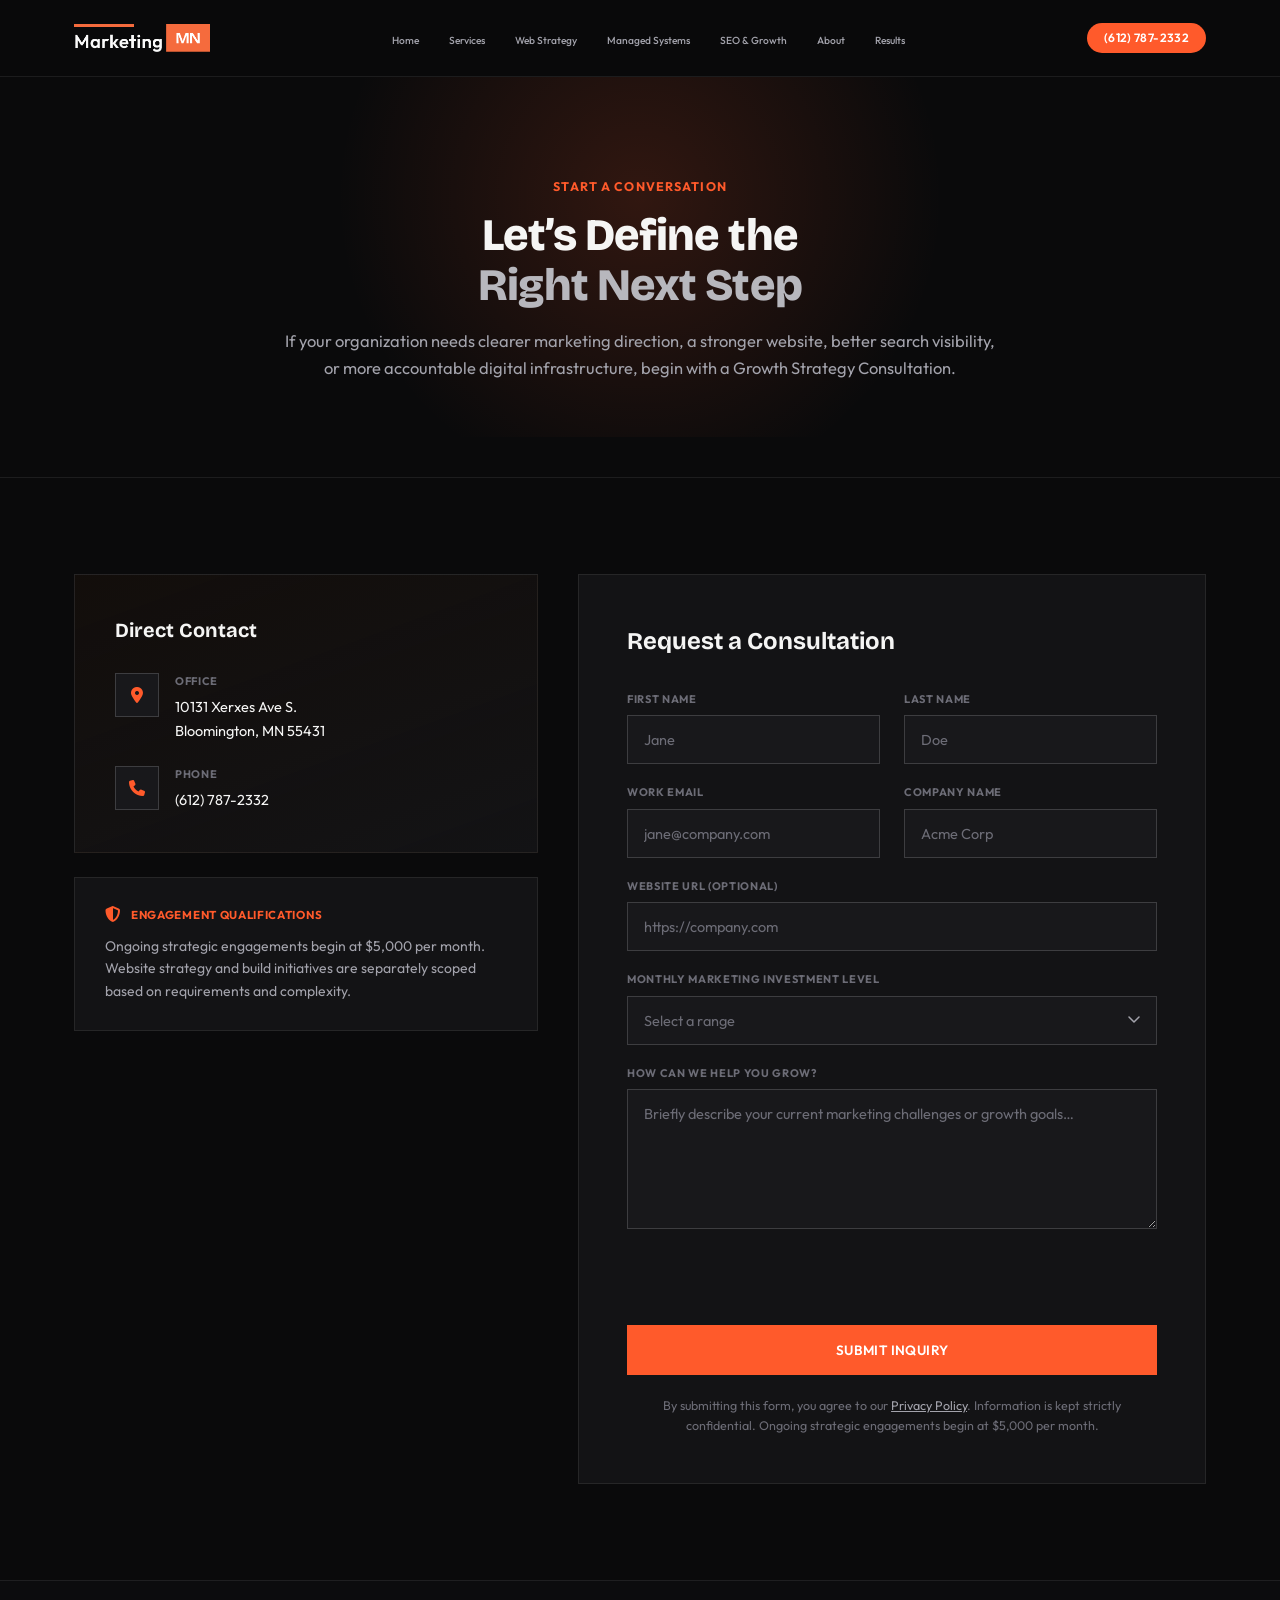
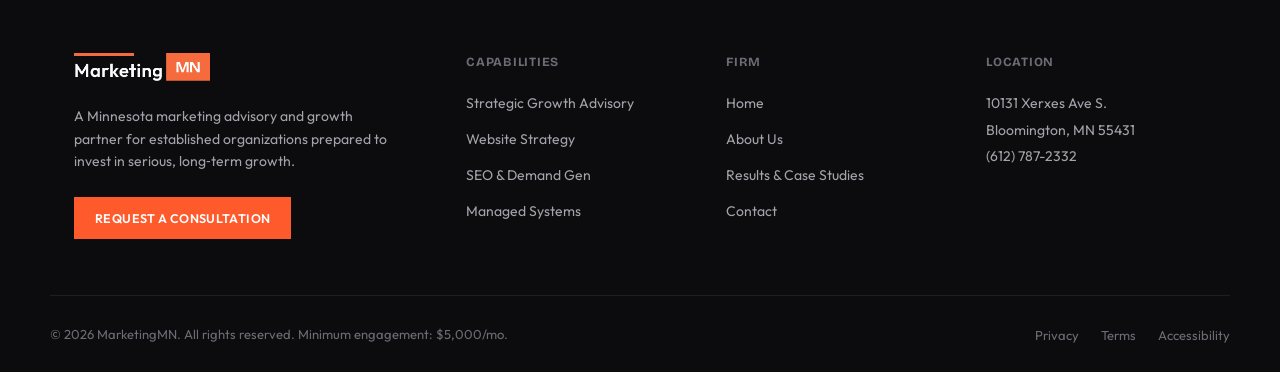
==== commit c831474b: "Connect contact form to forms.marketingmn.com lead handler with Turnstile Co-Authored-By: Claude Opu" ====
--- a/contact/index.html
+++ b/contact/index.html
@@ -109,7 +109,9 @@
         <div class="form-card">
           <h3>Request a Consultation</h3>
 
-          <form id="consultation-form" novalidate>
+          <form id="consultation-form" action="https://forms.marketingmn.com/send.php" method="post" novalidate>
+            <input type="hidden" name="_back" value="/contact/">
+            <div style="position:absolute;left:-9999px" aria-hidden="true"><input type="text" name="website_url" tabindex="-1" autocomplete="off"></div>
             <div class="form-grid">
               <div class="form-field">
                 <label for="first-name">First Name</label>
@@ -131,7 +133,7 @@
 
               <div class="form-field form-field--full">
                 <label for="website-url">Website URL (Optional)</label>
-                <input type="url" id="website-url" name="website_url" placeholder="https://company.com">
+                <input type="url" id="website-url" name="company_website" placeholder="https://company.com">
               </div>
 
               <div class="form-field form-field--full">
@@ -151,6 +153,7 @@
               </div>
             </div>
 
+            <div class="cf-turnstile" data-sitekey="0x4AAAAAAF3nwn6YnOm37mYa" data-response-field-name="cf-turnstile-response" data-theme="dark" style="margin:4px 0 16px;height:52px;transform:scale(0.8);transform-origin:0 0"></div>
             <button type="submit" class="btn btn-primary form-submit">Submit Inquiry</button>
           </form>
 
@@ -214,5 +217,6 @@
 
 <script src="/assets/js/main.js"></script>
 <script>document.querySelectorAll(".js-year").forEach(function(e){e.textContent=new Date().getFullYear();});</script>
+<script src="https://challenges.cloudflare.com/turnstile/v0/api.js" async defer></script>
 </body>
 </html>
